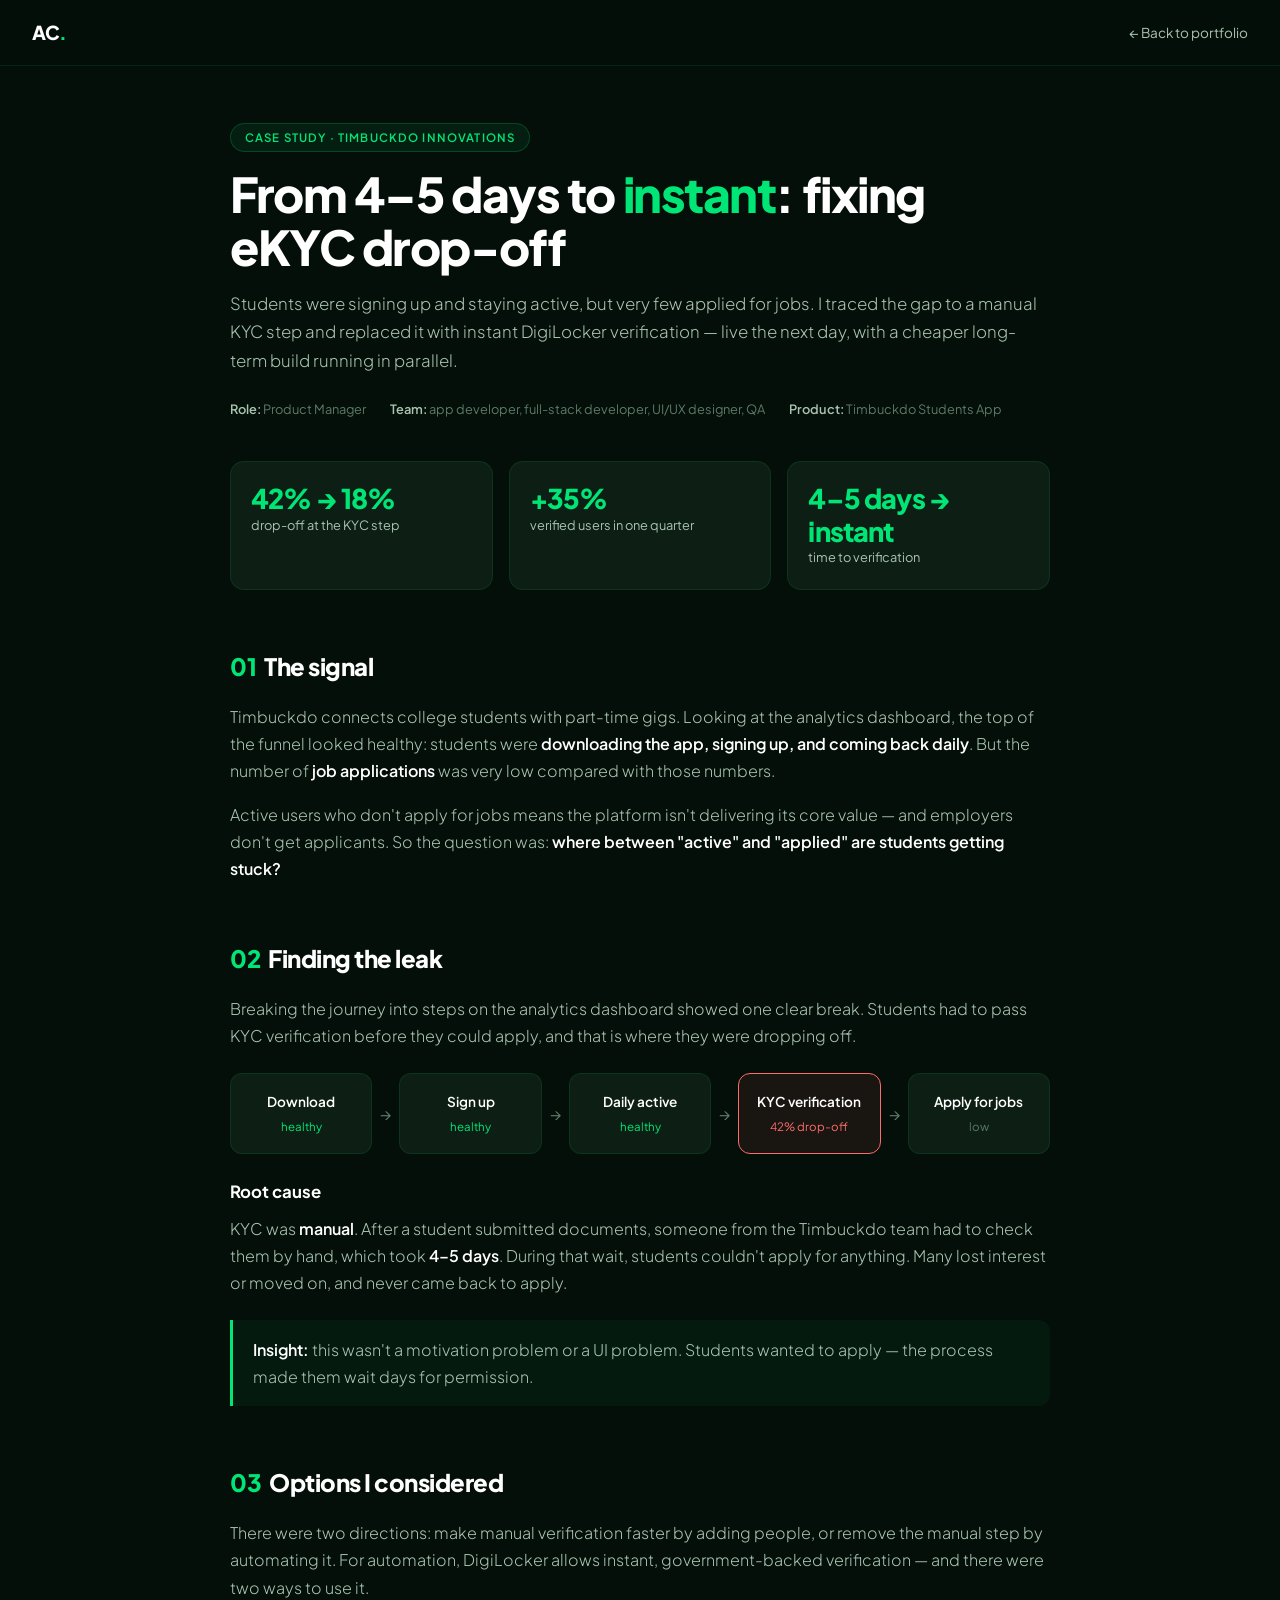
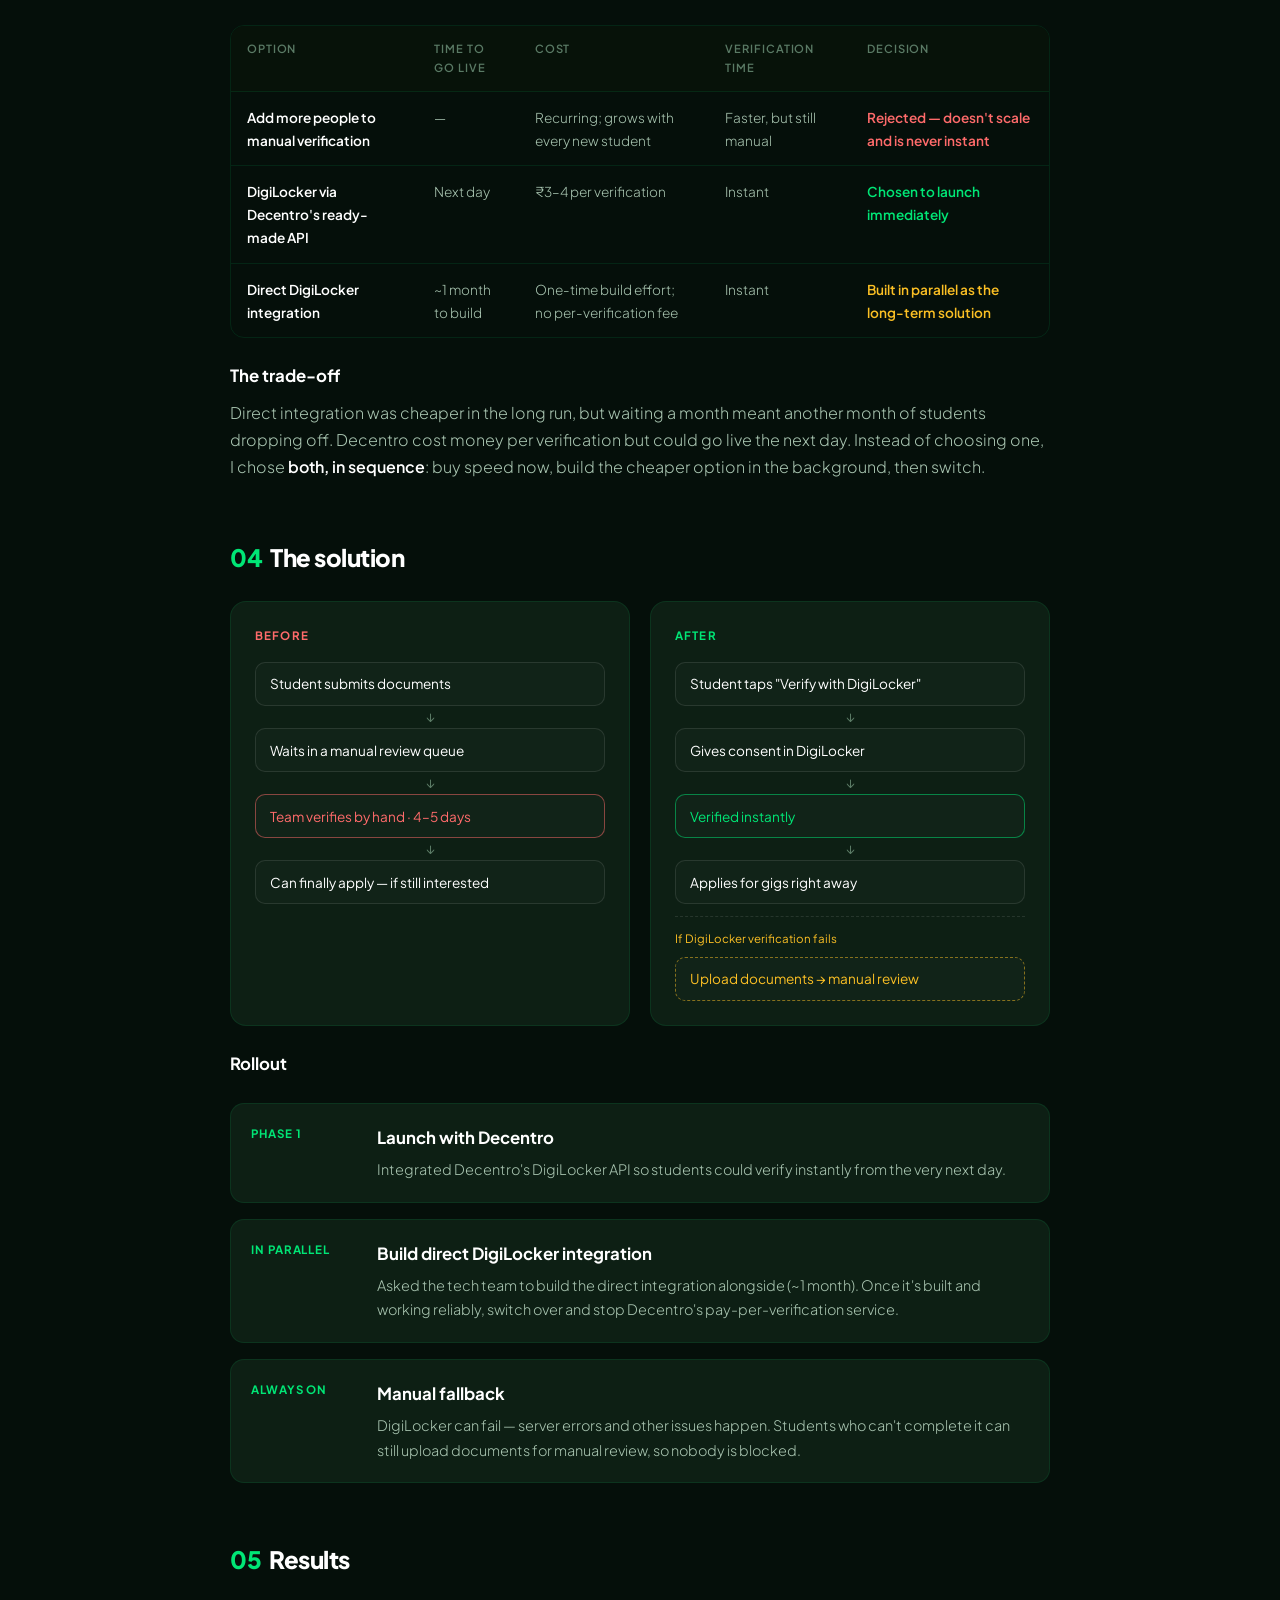
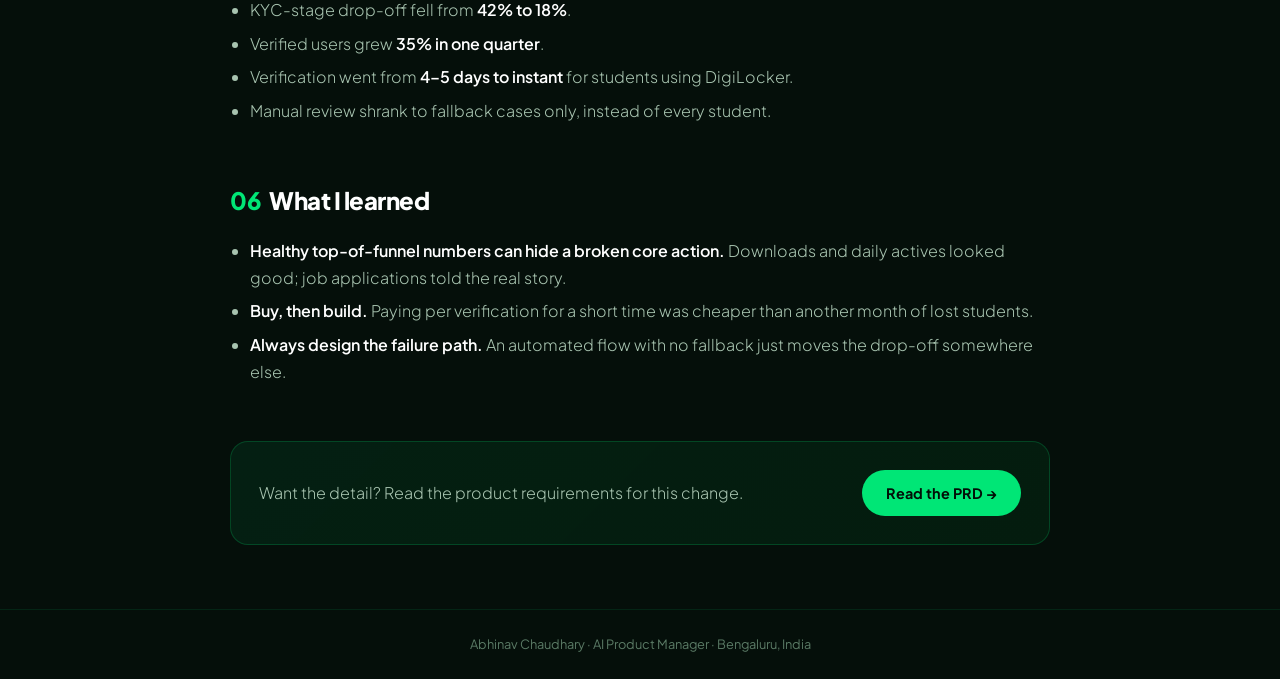
==== ekyc-case-study.html @ 69254b6c "Add eKYC case study and PRD pages Full write-up of the manual KYC → instant DigiLocker change, linke" ====
<!DOCTYPE html>
<html lang="en">
<head>
<meta charset="UTF-8"/>
<meta name="viewport" content="width=device-width, initial-scale=1.0"/>
<title>eKYC Case Study — Abhinav Chaudhary</title>
<meta name="description" content="How I cut eKYC drop-off from 42% to 18% at Timbuckdo by replacing 4–5 day manual verification with instant DigiLocker verification."/>
<link href="https://fonts.googleapis.com/css2?family=Plus+Jakarta+Sans:wght@300;400;500;600;700;800&display=swap" rel="stylesheet"/>
<link rel="stylesheet" href="case.css"/>
</head>
<body>

<nav>
  <a class="nav-logo" href="index.html">AC<span>.</span></a>
  <a class="nav-back" href="index.html#cases">← Back to portfolio</a>
</nav>

<main>
  <div class="badge">Case Study · Timbuckdo Innovations</div>
  <h1>From 4–5 days to <span>instant</span>: fixing eKYC drop-off</h1>
  <p class="lede">Students were signing up and staying active, but very few applied for jobs. I traced the gap to a manual KYC step and replaced it with instant DigiLocker verification — live the next day, with a cheaper long-term build running in parallel.</p>
  <div class="meta">
    <span><strong>Role:</strong> Product Manager</span>
    <span><strong>Team:</strong> app developer, full-stack developer, UI/UX designer, QA</span>
    <span><strong>Product:</strong> Timbuckdo Students App</span>
  </div>

  <div class="metrics">
    <div class="metric"><div class="metric-num">42% → 18%</div><div class="metric-lbl">drop-off at the KYC step</div></div>
    <div class="metric"><div class="metric-num">+35%</div><div class="metric-lbl">verified users in one quarter</div></div>
    <div class="metric"><div class="metric-num">4–5 days → instant</div><div class="metric-lbl">time to verification</div></div>
  </div>

  <!-- 1 -->
  <section>
    <h2><span class="num">01</span>The signal</h2>
    <p>Timbuckdo connects college students with part-time gigs. Looking at the analytics dashboard, the top of the funnel looked healthy: students were <strong>downloading the app, signing up, and coming back daily</strong>. But the number of <strong>job applications</strong> was very low compared with those numbers.</p>
    <p>Active users who don't apply for jobs means the platform isn't delivering its core value — and employers don't get applicants. So the question was: <strong>where between "active" and "applied" are students getting stuck?</strong></p>
  </section>

  <!-- 2 -->
  <section>
    <h2><span class="num">02</span>Finding the leak</h2>
    <p>Breaking the journey into steps on the analytics dashboard showed one clear break. Students had to pass KYC verification before they could apply, and that is where they were dropping off.</p>
    <div class="funnel" role="img" aria-label="Funnel: Download, Sign up and Daily active were healthy; KYC verification had a 42% drop-off; Apply for jobs was low">
      <div class="fstep ok">Download<small>healthy</small></div>
      <div class="farrow">→</div>
      <div class="fstep ok">Sign up<small>healthy</small></div>
      <div class="farrow">→</div>
      <div class="fstep ok">Daily active<small>healthy</small></div>
      <div class="farrow">→</div>
      <div class="fstep leak">KYC verification<small>42% drop-off</small></div>
      <div class="farrow">→</div>
      <div class="fstep">Apply for jobs<small>low</small></div>
    </div>
    <h3>Root cause</h3>
    <p>KYC was <strong>manual</strong>. After a student submitted documents, someone from the Timbuckdo team had to check them by hand, which took <strong>4–5 days</strong>. During that wait, students couldn't apply for anything. Many lost interest or moved on, and never came back to apply.</p>
    <div class="callout"><p><strong>Insight:</strong> this wasn't a motivation problem or a UI problem. Students wanted to apply — the process made them wait days for permission.</p></div>
  </section>

  <!-- 3 -->
  <section>
    <h2><span class="num">03</span>Options I considered</h2>
    <p>There were two directions: make manual verification faster by adding people, or remove the manual step by automating it. For automation, DigiLocker allows instant, government-backed verification — and there were two ways to use it.</p>
    <div class="table-wrap">
      <table>
        <thead>
          <tr><th>Option</th><th>Time to go live</th><th>Cost</th><th>Verification time</th><th>Decision</th></tr>
        </thead>
        <tbody>
          <tr>
            <td>Add more people to manual verification</td>
            <td>—</td>
            <td>Recurring; grows with every new student</td>
            <td>Faster, but still manual</td>
            <td class="verdict no">Rejected — doesn't scale and is never instant</td>
          </tr>
          <tr>
            <td>DigiLocker via Decentro's ready-made API</td>
            <td>Next day</td>
            <td>₹3–4 per verification</td>
            <td>Instant</td>
            <td class="verdict yes">Chosen to launch immediately</td>
          </tr>
          <tr>
            <td>Direct DigiLocker integration</td>
            <td>~1 month to build</td>
            <td>One-time build effort; no per-verification fee</td>
            <td>Instant</td>
            <td class="verdict later">Built in parallel as the long-term solution</td>
          </tr>
        </tbody>
      </table>
    </div>
    <h3>The trade-off</h3>
    <p>Direct integration was cheaper in the long run, but waiting a month meant another month of students dropping off. Decentro cost money per verification but could go live the next day. Instead of choosing one, I chose <strong>both, in sequence</strong>: buy speed now, build the cheaper option in the background, then switch.</p>
  </section>

  <!-- 4 -->
  <section>
    <h2><span class="num">04</span>The solution</h2>
    <div class="flows">
      <div class="flow before">
        <div class="flow-title">Before</div>
        <div class="fnode">Student submits documents</div>
        <div class="fdown">↓</div>
        <div class="fnode">Waits in a manual review queue</div>
        <div class="fdown">↓</div>
        <div class="fnode bad">Team verifies by hand · 4–5 days</div>
        <div class="fdown">↓</div>
        <div class="fnode">Can finally apply — if still interested</div>
      </div>
      <div class="flow after">
        <div class="flow-title">After</div>
        <div class="fnode">Student taps "Verify with DigiLocker"</div>
        <div class="fdown">↓</div>
        <div class="fnode">Gives consent in DigiLocker</div>
        <div class="fdown">↓</div>
        <div class="fnode good">Verified instantly</div>
        <div class="fdown">↓</div>
        <div class="fnode">Applies for gigs right away</div>
        <div class="fbranch">
          <div class="fbranch-lbl">If DigiLocker verification fails</div>
          <div class="fnode alt">Upload documents → manual review</div>
        </div>
      </div>
    </div>
    <h3>Rollout</h3>
    <div class="phases">
      <div class="phase">
        <div class="phase-tag">Phase 1</div>
        <div><h3>Launch with Decentro</h3><p>Integrated Decentro's DigiLocker API so students could verify instantly from the very next day.</p></div>
      </div>
      <div class="phase">
        <div class="phase-tag">In parallel</div>
        <div><h3>Build direct DigiLocker integration</h3><p>Asked the tech team to build the direct integration alongside (~1 month). Once it's built and working reliably, switch over and stop Decentro's pay-per-verification service.</p></div>
      </div>
      <div class="phase">
        <div class="phase-tag">Always on</div>
        <div><h3>Manual fallback</h3><p>DigiLocker can fail — server errors and other issues happen. Students who can't complete it can still upload documents for manual review, so nobody is blocked.</p></div>
      </div>
    </div>
  </section>

  <!-- 5 -->
  <section>
    <h2><span class="num">05</span>Results</h2>
    <ul>
      <li>KYC-stage drop-off fell from <strong>42% to 18%</strong>.</li>
      <li>Verified users grew <strong>35% in one quarter</strong>.</li>
      <li>Verification went from <strong>4–5 days to instant</strong> for students using DigiLocker.</li>
      <li>Manual review shrank to fallback cases only, instead of every student.</li>
    </ul>
  </section>

  <!-- 6 -->
  <section>
    <h2><span class="num">06</span>What I learned</h2>
    <ul>
      <li><strong>Healthy top-of-funnel numbers can hide a broken core action.</strong> Downloads and daily actives looked good; job applications told the real story.</li>
      <li><strong>Buy, then build.</strong> Paying per verification for a short time was cheaper than another month of lost students.</li>
      <li><strong>Always design the failure path.</strong> An automated flow with no fallback just moves the drop-off somewhere else.</li>
    </ul>
  </section>

  <div class="cta no-print">
    <p>Want the detail? Read the product requirements for this change.</p>
    <a class="btn" href="ekyc-prd.html">Read the PRD →</a>
  </div>
</main>

<footer>Abhinav Chaudhary · AI Product Manager · Bengaluru, India</footer>

</body>
</html>
---- case.css ----
*,*::before,*::after{box-sizing:border-box;margin:0;padding:0}
:root{
  --bg:#050f0a;
  --bg2:#071209;
  --card:#0d1f14;
  --green:#00e676;
  --green-dim:#1a3d28;
  --red:#ff6b6b;
  --amber:#fbbf24;
  --text:#ffffff;
  --text2:#a8c4b0;
  --text3:#5a7a65;
  --border:rgba(0,230,118,0.1);
  --font:'Plus Jakarta Sans',sans-serif;
}
html{scroll-behavior:smooth}
body{background:var(--bg);color:var(--text);font-family:var(--font);line-height:1.7;overflow-x:hidden}

/* ── NAV ── */
nav{
  position:sticky;top:0;z-index:100;
  display:flex;align-items:center;justify-content:space-between;
  padding:1rem 2rem;background:rgba(5,15,10,0.85);
  backdrop-filter:blur(20px);border-bottom:1px solid var(--border);
}
.nav-logo{font-size:1.2rem;font-weight:800;color:var(--text);text-decoration:none;letter-spacing:-0.02em}
.nav-logo span{color:var(--green)}
.nav-back{font-size:.85rem;color:var(--text2);text-decoration:none}
.nav-back:hover{color:var(--green)}

/* ── LAYOUT ── */
main{max-width:860px;margin:0 auto;padding:3.5rem 1.25rem 4rem}
.badge{
  display:inline-block;background:rgba(0,230,118,0.08);border:1px solid rgba(0,230,118,0.2);
  border-radius:100px;padding:4px 14px;font-size:.72rem;letter-spacing:.1em;
  text-transform:uppercase;color:var(--green);font-weight:600;margin-bottom:1rem;
}
h1{font-size:clamp(2rem,5vw,3rem);font-weight:800;letter-spacing:-.03em;line-height:1.1;margin-bottom:1rem}
h1 span{color:var(--green)}
.lede{font-size:1.05rem;color:var(--text2);font-weight:300;margin-bottom:1.5rem}
.meta{display:flex;flex-wrap:wrap;gap:.5rem 1.5rem;font-size:.8rem;color:var(--text3);margin-bottom:2.5rem}
.meta strong{color:var(--text2);font-weight:600}

section{margin-top:3.5rem}
h2{font-size:1.5rem;font-weight:800;letter-spacing:-.02em;margin-bottom:1rem}
h2 .num{color:var(--green);margin-right:.5rem}
h3{font-size:1.05rem;font-weight:700;margin:1.5rem 0 .5rem}
p{color:var(--text2);font-weight:300;margin-bottom:1rem}
p strong,li strong{color:var(--text);font-weight:600}
ul,ol{color:var(--text2);font-weight:300;margin:0 0 1rem 1.25rem}
li{margin-bottom:.4rem}

/* ── METRICS ── */
.metrics{display:grid;grid-template-columns:repeat(3,1fr);gap:1rem}
.metric{background:var(--card);border:1px solid var(--border);border-radius:14px;padding:1.25rem}
.metric-num{font-size:1.7rem;font-weight:800;letter-spacing:-.03em;color:var(--green);line-height:1.2}
.metric-lbl{font-size:.8rem;color:var(--text2)}

/* ── FUNNEL ── */
.funnel{display:flex;align-items:stretch;gap:.5rem;margin:1.5rem 0}
.fstep{
  flex:1;background:var(--card);border:1px solid var(--border);border-radius:12px;
  padding:1rem .75rem;text-align:center;font-size:.85rem;font-weight:600;
  display:flex;flex-direction:column;justify-content:center;gap:.25rem;
}
.fstep small{font-size:.72rem;font-weight:400;color:var(--text3)}
.fstep.ok small{color:var(--green)}
.fstep.leak{border-color:var(--red);background:rgba(255,107,107,0.08)}
.fstep.leak small{color:var(--red)}
.farrow{align-self:center;color:var(--text3)}

/* ── FLOWS ── */
.flows{display:grid;grid-template-columns:1fr 1fr;gap:1.25rem;margin:1.5rem 0}
.flow{background:var(--card);border:1px solid var(--border);border-radius:16px;padding:1.5rem}
.flow-title{font-size:.72rem;letter-spacing:.1em;text-transform:uppercase;font-weight:700;margin-bottom:1rem}
.flow.before .flow-title{color:var(--red)}
.flow.after .flow-title{color:var(--green)}
.fnode{
  border:1px solid rgba(255,255,255,0.1);border-radius:10px;padding:.6rem .85rem;
  font-size:.85rem;color:var(--text);background:rgba(255,255,255,0.02);
}
.fnode.bad{border-color:rgba(255,107,107,0.5);color:var(--red)}
.fnode.good{border-color:rgba(0,230,118,0.5);color:var(--green)}
.fnode.alt{border-style:dashed;border-color:rgba(251,191,36,0.5);color:var(--amber)}
.fdown{text-align:center;color:var(--text3);font-size:.85rem;line-height:1.6}
.fbranch{margin-top:.75rem;padding-top:.75rem;border-top:1px dashed rgba(255,255,255,0.1)}
.fbranch-lbl{font-size:.72rem;color:var(--amber);margin-bottom:.5rem}

/* ── TABLE ── */
.table-wrap{overflow-x:auto;margin:1.5rem 0;border:1px solid var(--border);border-radius:14px}
table{width:100%;border-collapse:collapse;font-size:.85rem;min-width:600px}
th,td{padding:.85rem 1rem;text-align:left;vertical-align:top;border-bottom:1px solid var(--border)}
th{font-size:.7rem;letter-spacing:.08em;text-transform:uppercase;color:var(--text3);font-weight:600;background:var(--bg2)}
td{color:var(--text2);font-weight:300}
td:first-child{color:var(--text);font-weight:600}
tr:last-child td{border-bottom:none}
.verdict{font-weight:600}
.verdict.yes{color:var(--green)}
.verdict.later{color:var(--amber)}
.verdict.no{color:var(--red)}

/* ── TIMELINE ── */
.phases{display:flex;flex-direction:column;gap:1rem;margin:1.5rem 0}
.phase{display:grid;grid-template-columns:110px 1fr;gap:1rem;background:var(--card);border:1px solid var(--border);border-radius:14px;padding:1.25rem}
.phase-tag{font-size:.72rem;letter-spacing:.08em;text-transform:uppercase;color:var(--green);font-weight:700}
.phase h3{margin:0 0 .3rem}
.phase p{margin:0;font-size:.9rem}

/* ── CALLOUT / CTA ── */
.callout{
  border-left:3px solid var(--green);background:rgba(0,230,118,0.05);
  border-radius:0 12px 12px 0;padding:1rem 1.25rem;margin:1.5rem 0;
}
.callout p{margin:0}
.cta{
  display:flex;flex-wrap:wrap;align-items:center;justify-content:space-between;gap:1rem;
  background:linear-gradient(135deg,rgba(0,230,118,0.08),rgba(0,80,30,0.2));
  border:1px solid rgba(0,230,118,0.2);border-radius:18px;padding:1.75rem;margin-top:3.5rem;
}
.cta p{margin:0}
.btn{
  background:var(--green);color:#020f07;padding:.65rem 1.5rem;border-radius:100px;
  font-weight:700;font-size:.9rem;text-decoration:none;white-space:nowrap;
}
.btn:hover{background:#fff}

footer{border-top:1px solid var(--border);padding:1.5rem 2rem;text-align:center;font-size:.8rem;color:var(--text3)}

/* ── RESPONSIVE ── */
@media(max-width:700px){
  nav{padding:1rem 1.25rem}
  .metrics{grid-template-columns:1fr}
  .funnel{flex-direction:column}
  .farrow{transform:rotate(90deg)}
  .flows{grid-template-columns:1fr}
  .phase{grid-template-columns:1fr;gap:.4rem}
}

/* ── PRINT (PRD) ── */
@media print{
  :root{--bg:#fff;--bg2:#f3f5f4;--card:#fff;--text:#111;--text2:#333;--text3:#666;--border:#ddd;--green:#0a7a3f}
  nav,.no-print{display:none}
  main{padding:0}
  section{break-inside:avoid}
}
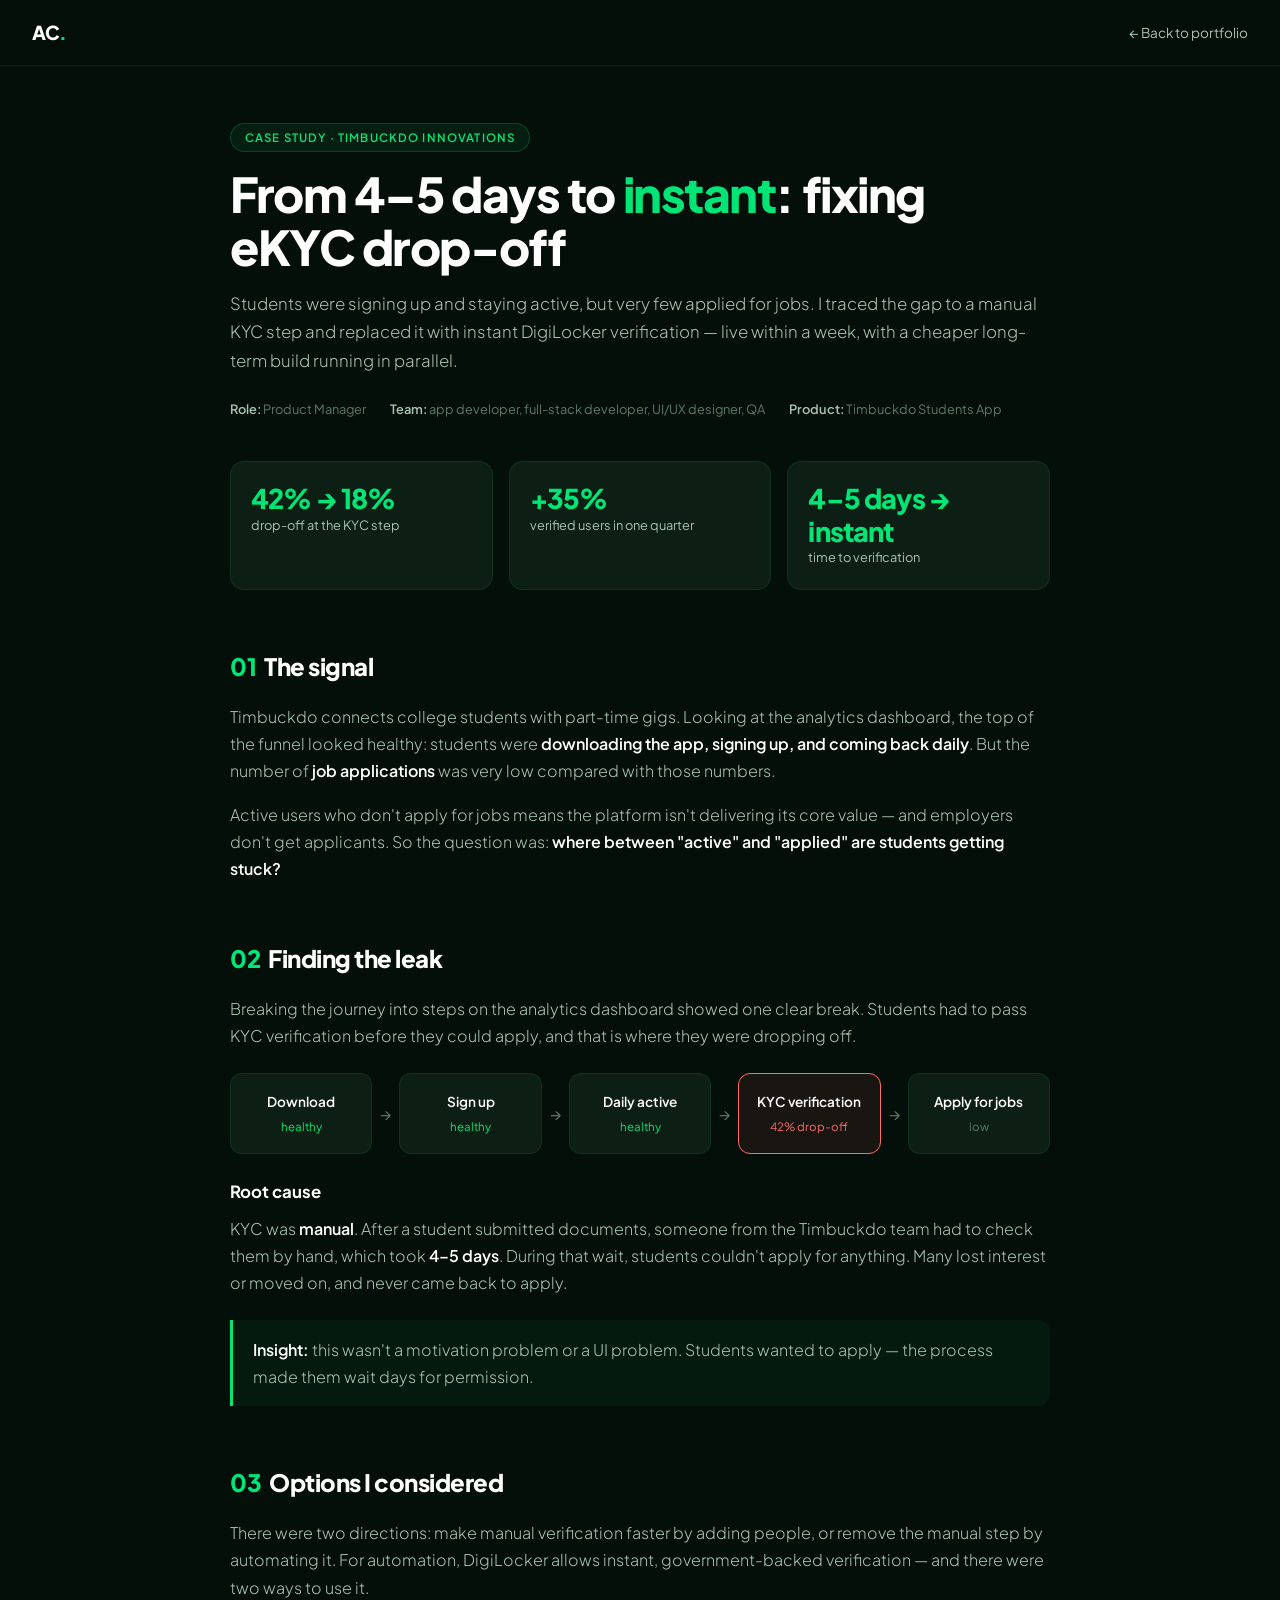
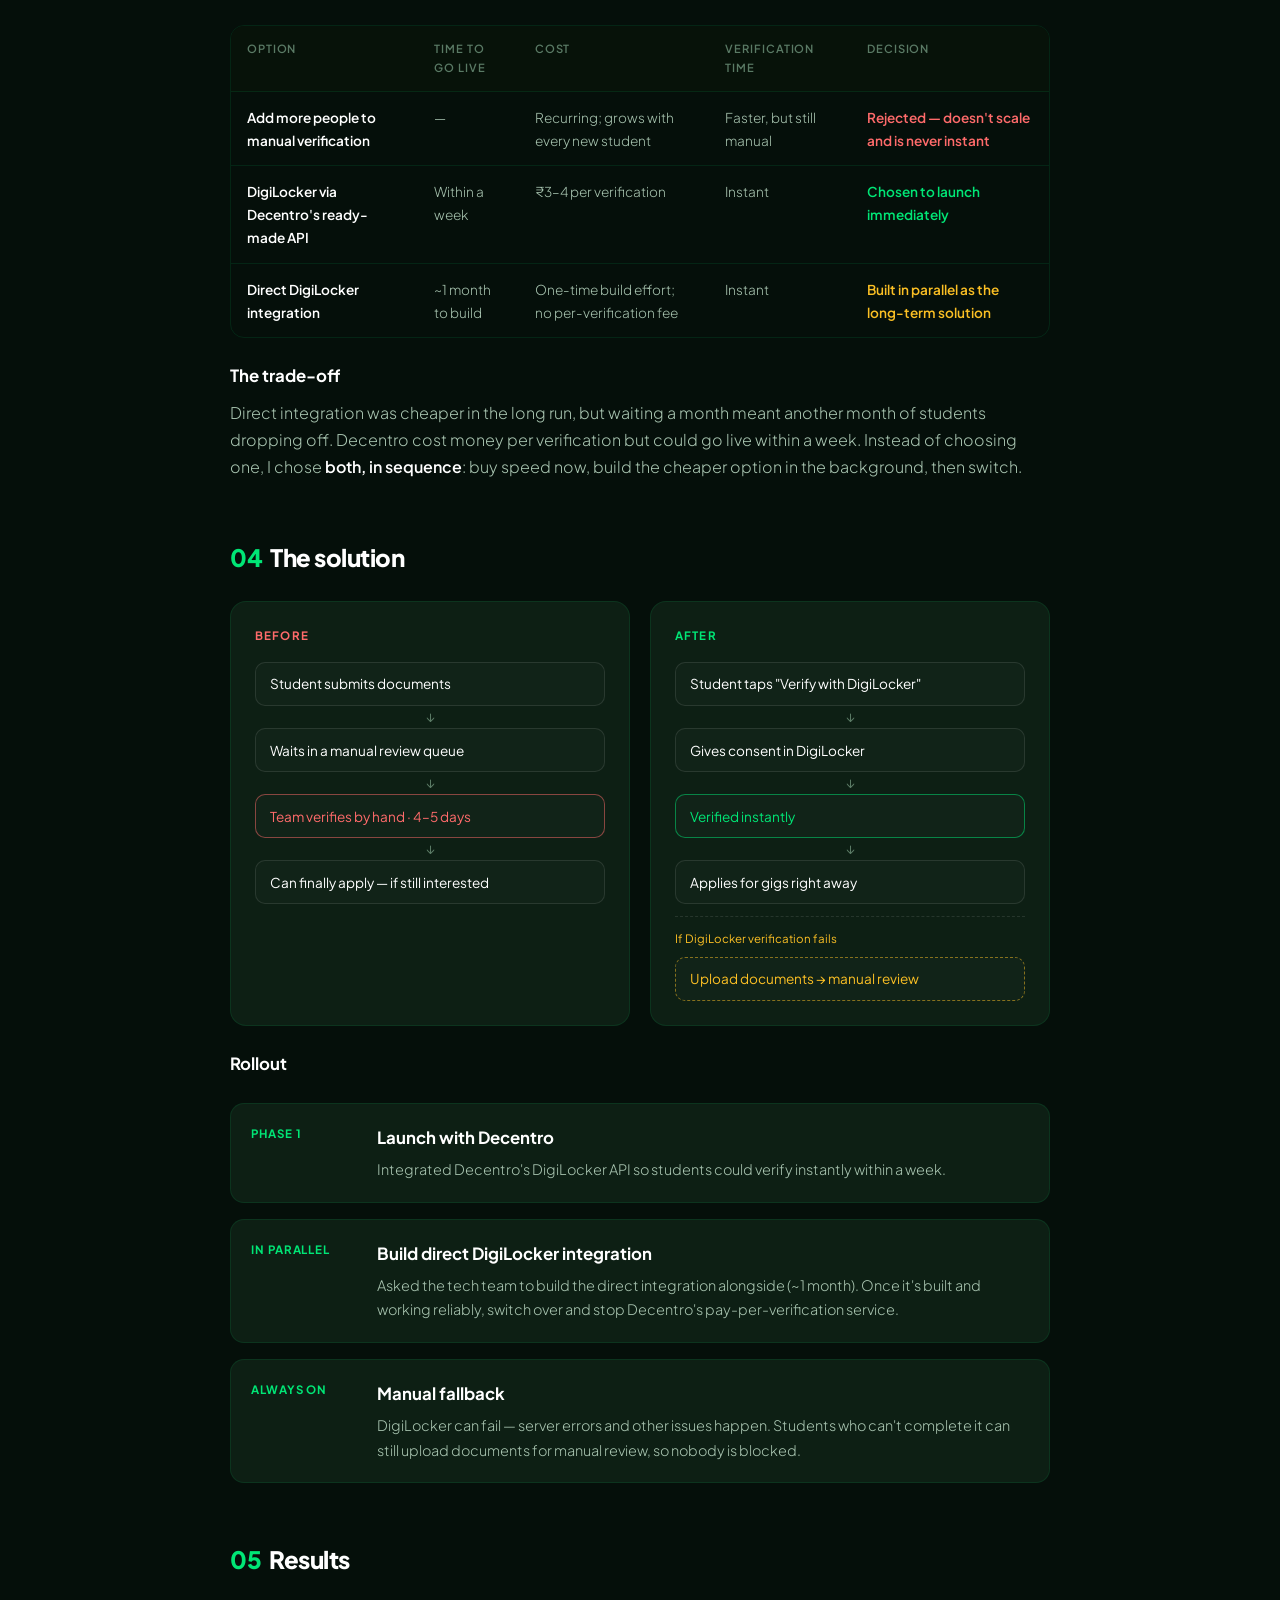
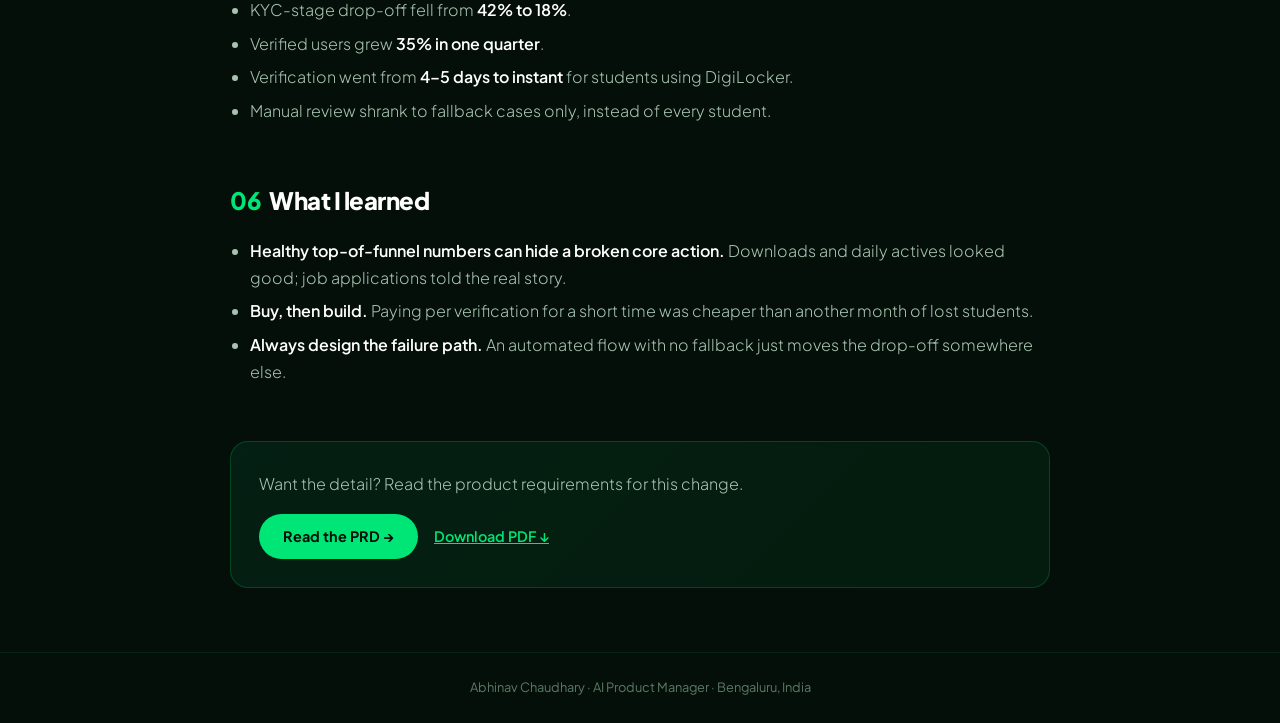
==== commit a6acf22b: "Change Decentro launch to within a week; add PRD PDF Co-Authored-By: Claude Opus 5.5 <noreply@anthro" ====
--- a/ekyc-case-study.html
+++ b/ekyc-case-study.html
@@ -18,7 +18,7 @@
 <main>
   <div class="badge">Case Study · Timbuckdo Innovations</div>
   <h1>From 4–5 days to <span>instant</span>: fixing eKYC drop-off</h1>
-  <p class="lede">Students were signing up and staying active, but very few applied for jobs. I traced the gap to a manual KYC step and replaced it with instant DigiLocker verification — live the next day, with a cheaper long-term build running in parallel.</p>
+  <p class="lede">Students were signing up and staying active, but very few applied for jobs. I traced the gap to a manual KYC step and replaced it with instant DigiLocker verification — live within a week, with a cheaper long-term build running in parallel.</p>
   <div class="meta">
     <span><strong>Role:</strong> Product Manager</span>
     <span><strong>Team:</strong> app developer, full-stack developer, UI/UX designer, QA</span>
@@ -77,7 +77,7 @@
           </tr>
           <tr>
             <td>DigiLocker via Decentro's ready-made API</td>
-            <td>Next day</td>
+            <td>Within a week</td>
             <td>₹3–4 per verification</td>
             <td>Instant</td>
             <td class="verdict yes">Chosen to launch immediately</td>
@@ -93,7 +93,7 @@
       </table>
     </div>
     <h3>The trade-off</h3>
-    <p>Direct integration was cheaper in the long run, but waiting a month meant another month of students dropping off. Decentro cost money per verification but could go live the next day. Instead of choosing one, I chose <strong>both, in sequence</strong>: buy speed now, build the cheaper option in the background, then switch.</p>
+    <p>Direct integration was cheaper in the long run, but waiting a month meant another month of students dropping off. Decentro cost money per verification but could go live within a week. Instead of choosing one, I chose <strong>both, in sequence</strong>: buy speed now, build the cheaper option in the background, then switch.</p>
   </section>
 
   <!-- 4 -->
@@ -129,7 +129,7 @@
     <div class="phases">
       <div class="phase">
         <div class="phase-tag">Phase 1</div>
-        <div><h3>Launch with Decentro</h3><p>Integrated Decentro's DigiLocker API so students could verify instantly from the very next day.</p></div>
+        <div><h3>Launch with Decentro</h3><p>Integrated Decentro's DigiLocker API so students could verify instantly within a week.</p></div>
       </div>
       <div class="phase">
         <div class="phase-tag">In parallel</div>
@@ -165,7 +165,7 @@
 
   <div class="cta no-print">
     <p>Want the detail? Read the product requirements for this change.</p>
-    <a class="btn" href="ekyc-prd.html">Read the PRD →</a>
+    <div style="display:flex;gap:1rem;flex-wrap:wrap;align-items:center"><a class="btn" href="ekyc-prd.html">Read the PRD →</a><a href="Abhinav-Chaudhary-eKYC-PRD.pdf" download style="color:var(--green);font-weight:600;font-size:.9rem">Download PDF ↓</a></div>
   </div>
 </main>
 
--- a/case.css
+++ b/case.css
@@ -137,9 +137,17 @@
 }
 
 /* ── PRINT (PRD) ── */
+@page{size:A4;margin:16mm 14mm}
 @media print{
   :root{--bg:#fff;--bg2:#f3f5f4;--card:#fff;--text:#111;--text2:#333;--text3:#666;--border:#ddd;--green:#0a7a3f}
+  html{-webkit-print-color-adjust:exact;print-color-adjust:exact}
+  body{font-size:12px}
   nav,.no-print{display:none}
-  main{padding:0}
-  section{break-inside:avoid}
+  main{padding:0;max-width:none}
+  section{margin-top:1.75rem}
+  h1{font-size:2rem}
+  .table-wrap{border:none;border-radius:0;overflow:visible}
+  table{min-width:0;border:1px solid var(--border)}
+  tr,.callout{break-inside:avoid}
+  h2,h3{break-after:avoid}
 }
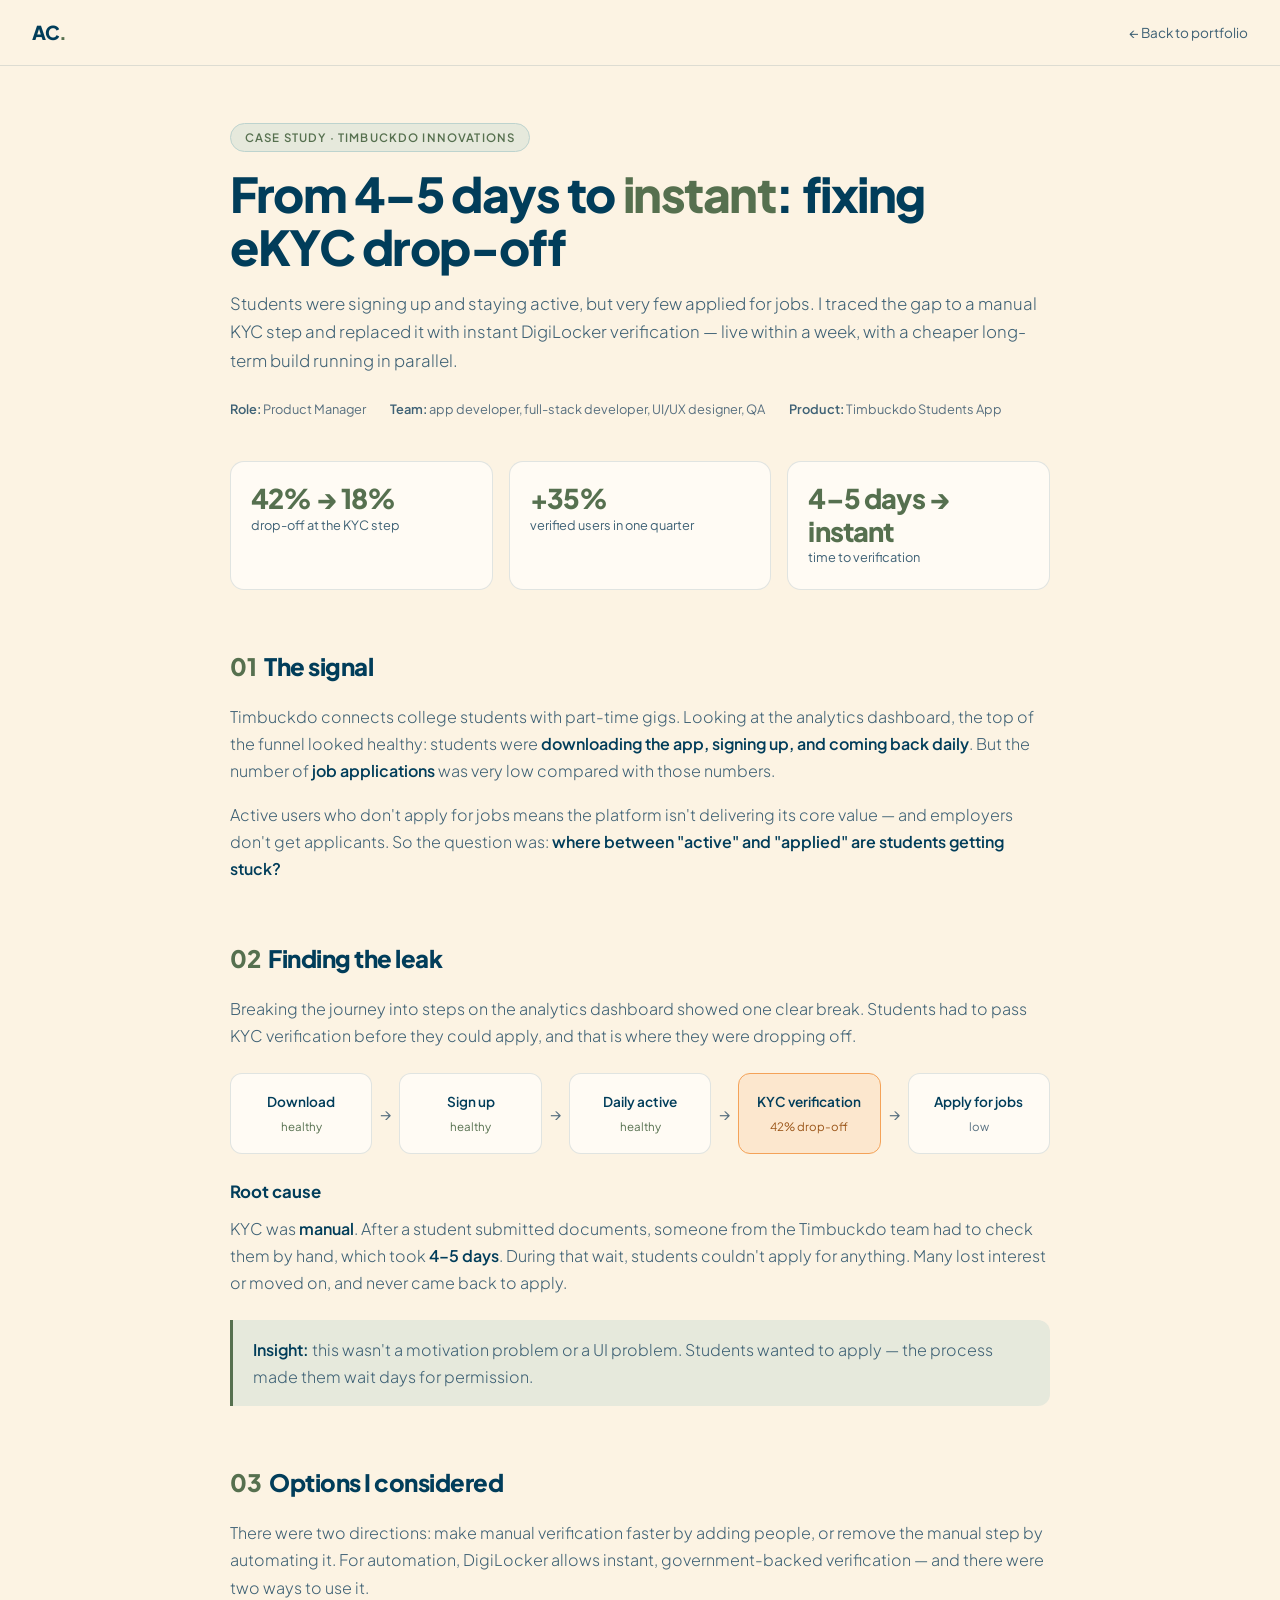
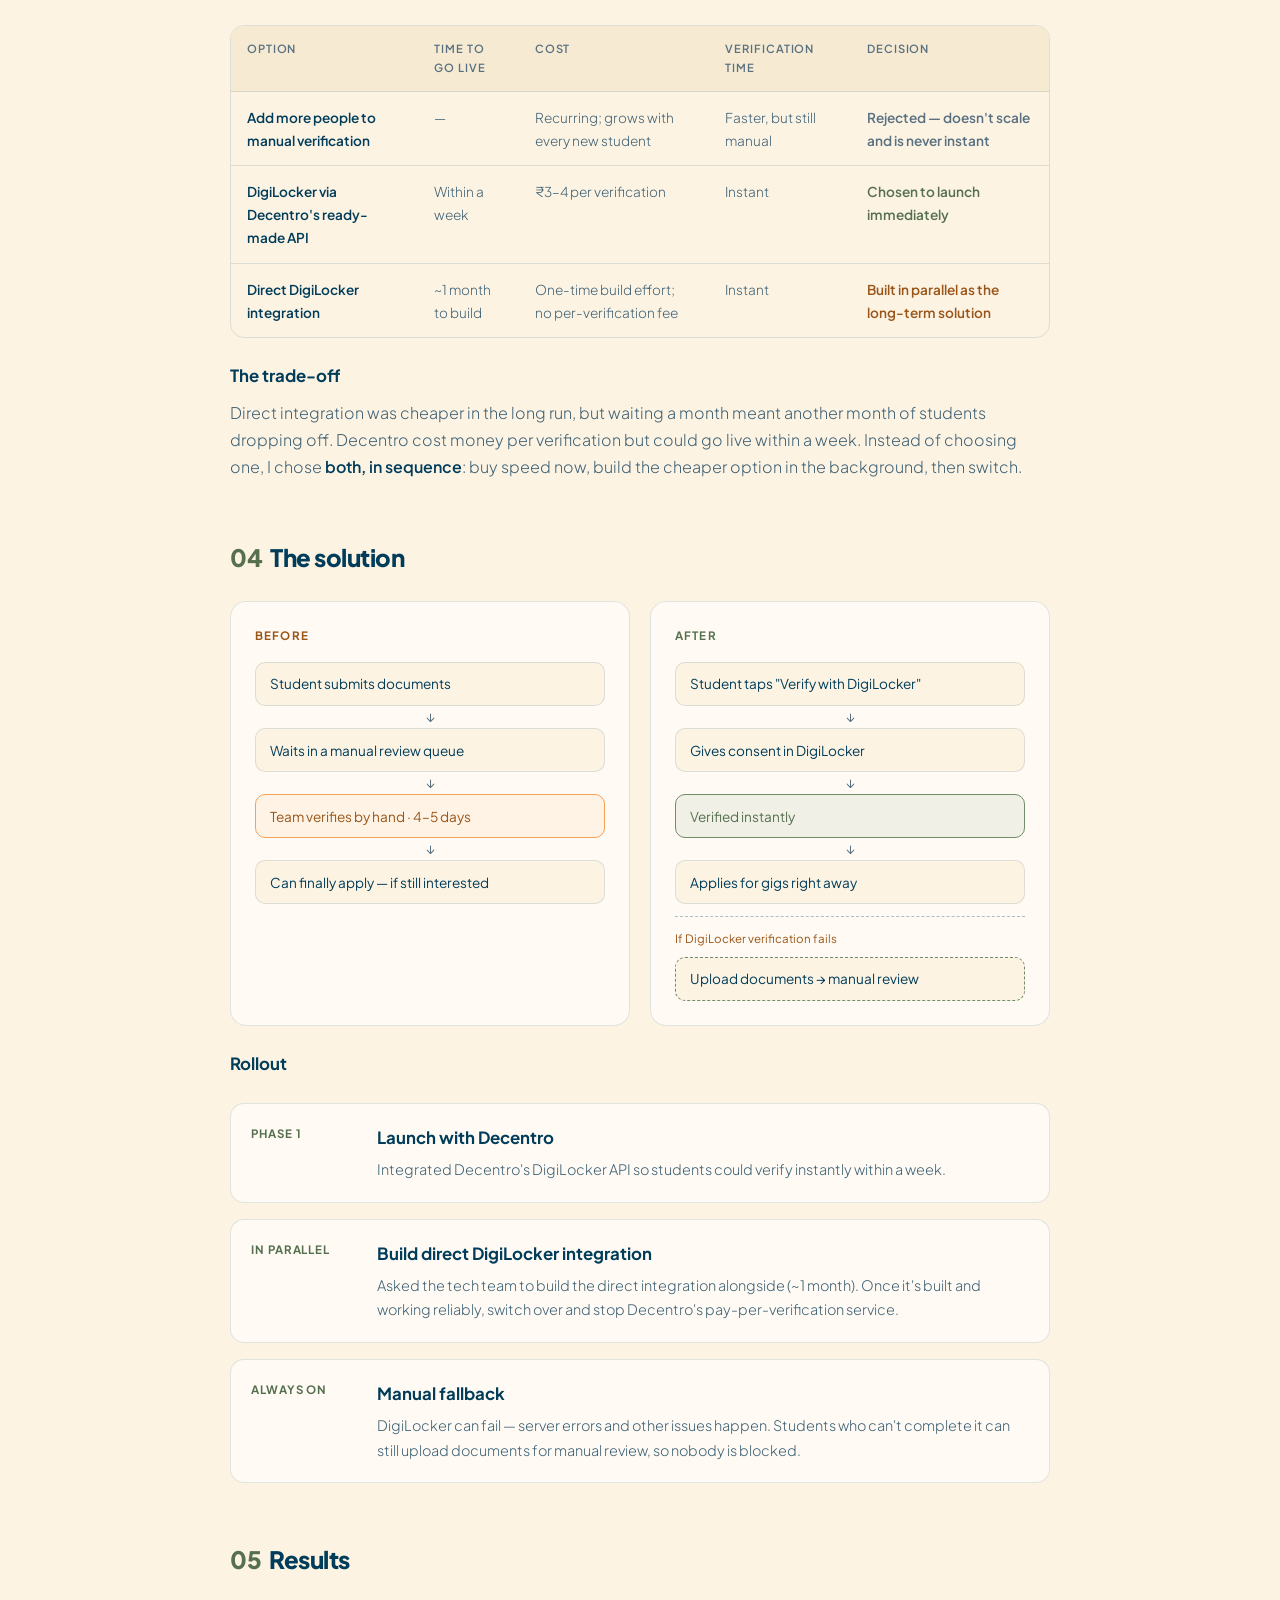
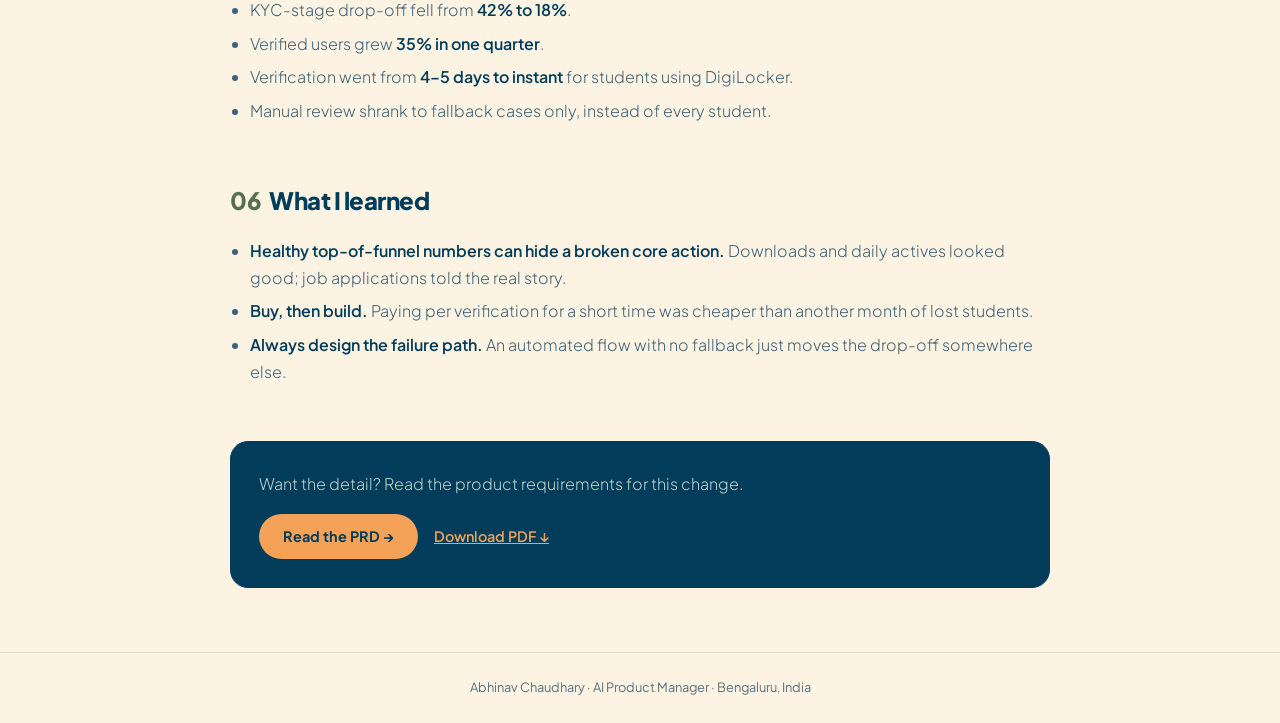
==== commit bf7547ba: "Apply Midnight / Lionsmane / Celeste / Herb / Marigold palette Switch the whole portfolio, case stud" ====
--- a/ekyc-case-study.html
+++ b/ekyc-case-study.html
@@ -165,7 +165,7 @@
 
   <div class="cta no-print">
     <p>Want the detail? Read the product requirements for this change.</p>
-    <div style="display:flex;gap:1rem;flex-wrap:wrap;align-items:center"><a class="btn" href="ekyc-prd.html">Read the PRD →</a><a href="Abhinav-Chaudhary-eKYC-PRD.pdf" download style="color:var(--green);font-weight:600;font-size:.9rem">Download PDF ↓</a></div>
+    <div style="display:flex;gap:1rem;flex-wrap:wrap;align-items:center"><a class="btn" href="ekyc-prd.html">Read the PRD →</a><a href="Abhinav-Chaudhary-eKYC-PRD.pdf" download style="color:var(--marigold);font-weight:600;font-size:.9rem">Download PDF ↓</a></div>
   </div>
 </main>
 
--- a/case.css
+++ b/case.css
@@ -1,16 +1,20 @@
 *,*::before,*::after{box-sizing:border-box;margin:0;padding:0}
 :root{
-  --bg:#050f0a;
-  --bg2:#071209;
-  --card:#0d1f14;
-  --green:#00e676;
-  --green-dim:#1a3d28;
-  --red:#ff6b6b;
-  --amber:#fbbf24;
-  --text:#ffffff;
-  --text2:#a8c4b0;
-  --text3:#5a7a65;
-  --border:rgba(0,230,118,0.1);
+  --bg:#FCF3E3;
+  --bg2:#F6EAD3;
+  --card:#FFFBF4;
+  --ink:#013D5A;
+  --marigold:#F4A258;
+  --celeste:#BDD3CE;
+  --celeste-tint:rgba(189,211,206,0.35);
+  --herb:#708C69;
+  --accent:#56704F;
+  --warn-ink:#9A5518;
+  --text:#013D5A;
+  --text2:#3E6175;
+  --text3:#587080;
+  --border:rgba(1,61,90,0.12);
+  --border-hover:rgba(1,61,90,0.32);
   --font:'Plus Jakarta Sans',sans-serif;
 }
 html{scroll-behavior:smooth}
@@ -20,30 +24,30 @@
 nav{
   position:sticky;top:0;z-index:100;
   display:flex;align-items:center;justify-content:space-between;
-  padding:1rem 2rem;background:rgba(5,15,10,0.85);
+  padding:1rem 2rem;background:rgba(252,243,227,0.88);
   backdrop-filter:blur(20px);border-bottom:1px solid var(--border);
 }
 .nav-logo{font-size:1.2rem;font-weight:800;color:var(--text);text-decoration:none;letter-spacing:-0.02em}
-.nav-logo span{color:var(--green)}
+.nav-logo span{color:var(--accent)}
 .nav-back{font-size:.85rem;color:var(--text2);text-decoration:none}
-.nav-back:hover{color:var(--green)}
+.nav-back:hover{color:var(--accent)}
 
 /* ── LAYOUT ── */
 main{max-width:860px;margin:0 auto;padding:3.5rem 1.25rem 4rem}
 .badge{
-  display:inline-block;background:rgba(0,230,118,0.08);border:1px solid rgba(0,230,118,0.2);
+  display:inline-block;background:var(--celeste-tint);border:1px solid var(--celeste);
   border-radius:100px;padding:4px 14px;font-size:.72rem;letter-spacing:.1em;
-  text-transform:uppercase;color:var(--green);font-weight:600;margin-bottom:1rem;
+  text-transform:uppercase;color:var(--accent);font-weight:600;margin-bottom:1rem;
 }
 h1{font-size:clamp(2rem,5vw,3rem);font-weight:800;letter-spacing:-.03em;line-height:1.1;margin-bottom:1rem}
-h1 span{color:var(--green)}
+h1 span{color:var(--accent)}
 .lede{font-size:1.05rem;color:var(--text2);font-weight:300;margin-bottom:1.5rem}
 .meta{display:flex;flex-wrap:wrap;gap:.5rem 1.5rem;font-size:.8rem;color:var(--text3);margin-bottom:2.5rem}
 .meta strong{color:var(--text2);font-weight:600}
 
 section{margin-top:3.5rem}
 h2{font-size:1.5rem;font-weight:800;letter-spacing:-.02em;margin-bottom:1rem}
-h2 .num{color:var(--green);margin-right:.5rem}
+h2 .num{color:var(--accent);margin-right:.5rem}
 h3{font-size:1.05rem;font-weight:700;margin:1.5rem 0 .5rem}
 p{color:var(--text2);font-weight:300;margin-bottom:1rem}
 p strong,li strong{color:var(--text);font-weight:600}
@@ -53,7 +57,7 @@
 /* ── METRICS ── */
 .metrics{display:grid;grid-template-columns:repeat(3,1fr);gap:1rem}
 .metric{background:var(--card);border:1px solid var(--border);border-radius:14px;padding:1.25rem}
-.metric-num{font-size:1.7rem;font-weight:800;letter-spacing:-.03em;color:var(--green);line-height:1.2}
+.metric-num{font-size:1.7rem;font-weight:800;letter-spacing:-.03em;color:var(--accent);line-height:1.2}
 .metric-lbl{font-size:.8rem;color:var(--text2)}
 
 /* ── FUNNEL ── */
@@ -64,27 +68,27 @@
   display:flex;flex-direction:column;justify-content:center;gap:.25rem;
 }
 .fstep small{font-size:.72rem;font-weight:400;color:var(--text3)}
-.fstep.ok small{color:var(--green)}
-.fstep.leak{border-color:var(--red);background:rgba(255,107,107,0.08)}
-.fstep.leak small{color:var(--red)}
+.fstep.ok small{color:var(--accent)}
+.fstep.leak{border-color:var(--marigold);background:rgba(244,162,88,0.15)}
+.fstep.leak small{color:var(--warn-ink)}
 .farrow{align-self:center;color:var(--text3)}
 
 /* ── FLOWS ── */
 .flows{display:grid;grid-template-columns:1fr 1fr;gap:1.25rem;margin:1.5rem 0}
 .flow{background:var(--card);border:1px solid var(--border);border-radius:16px;padding:1.5rem}
 .flow-title{font-size:.72rem;letter-spacing:.1em;text-transform:uppercase;font-weight:700;margin-bottom:1rem}
-.flow.before .flow-title{color:var(--red)}
-.flow.after .flow-title{color:var(--green)}
+.flow.before .flow-title{color:var(--warn-ink)}
+.flow.after .flow-title{color:var(--accent)}
 .fnode{
-  border:1px solid rgba(255,255,255,0.1);border-radius:10px;padding:.6rem .85rem;
-  font-size:.85rem;color:var(--text);background:rgba(255,255,255,0.02);
+  border:1px solid var(--border);border-radius:10px;padding:.6rem .85rem;
+  font-size:.85rem;color:var(--text);background:var(--bg);
 }
-.fnode.bad{border-color:rgba(255,107,107,0.5);color:var(--red)}
-.fnode.good{border-color:rgba(0,230,118,0.5);color:var(--green)}
-.fnode.alt{border-style:dashed;border-color:rgba(251,191,36,0.5);color:var(--amber)}
+.fnode.bad{border-color:var(--marigold);color:var(--warn-ink);background:rgba(244,162,88,0.1)}
+.fnode.good{border-color:var(--herb);color:var(--accent);background:rgba(112,140,105,0.1)}
+.fnode.alt{border-style:dashed;border-color:var(--herb);color:var(--ink)}
 .fdown{text-align:center;color:var(--text3);font-size:.85rem;line-height:1.6}
-.fbranch{margin-top:.75rem;padding-top:.75rem;border-top:1px dashed rgba(255,255,255,0.1)}
-.fbranch-lbl{font-size:.72rem;color:var(--amber);margin-bottom:.5rem}
+.fbranch{margin-top:.75rem;padding-top:.75rem;border-top:1px dashed var(--border-hover)}
+.fbranch-lbl{font-size:.72rem;color:var(--warn-ink);margin-bottom:.5rem}
 
 /* ── TABLE ── */
 .table-wrap{overflow-x:auto;margin:1.5rem 0;border:1px solid var(--border);border-radius:14px}
@@ -95,34 +99,34 @@
 td:first-child{color:var(--text);font-weight:600}
 tr:last-child td{border-bottom:none}
 .verdict{font-weight:600}
-.verdict.yes{color:var(--green)}
-.verdict.later{color:var(--amber)}
-.verdict.no{color:var(--red)}
+.verdict.yes{color:var(--accent)}
+.verdict.later{color:var(--warn-ink)}
+.verdict.no{color:var(--text3)}
 
 /* ── TIMELINE ── */
 .phases{display:flex;flex-direction:column;gap:1rem;margin:1.5rem 0}
 .phase{display:grid;grid-template-columns:110px 1fr;gap:1rem;background:var(--card);border:1px solid var(--border);border-radius:14px;padding:1.25rem}
-.phase-tag{font-size:.72rem;letter-spacing:.08em;text-transform:uppercase;color:var(--green);font-weight:700}
+.phase-tag{font-size:.72rem;letter-spacing:.08em;text-transform:uppercase;color:var(--accent);font-weight:700}
 .phase h3{margin:0 0 .3rem}
 .phase p{margin:0;font-size:.9rem}
 
 /* ── CALLOUT / CTA ── */
 .callout{
-  border-left:3px solid var(--green);background:rgba(0,230,118,0.05);
+  border-left:3px solid var(--accent);background:var(--celeste-tint);
   border-radius:0 12px 12px 0;padding:1rem 1.25rem;margin:1.5rem 0;
 }
 .callout p{margin:0}
 .cta{
   display:flex;flex-wrap:wrap;align-items:center;justify-content:space-between;gap:1rem;
-  background:linear-gradient(135deg,rgba(0,230,118,0.08),rgba(0,80,30,0.2));
-  border:1px solid rgba(0,230,118,0.2);border-radius:18px;padding:1.75rem;margin-top:3.5rem;
+  background:var(--ink);
+  border:1px solid var(--ink);border-radius:18px;padding:1.75rem;margin-top:3.5rem;
 }
-.cta p{margin:0}
+.cta p{margin:0;color:var(--celeste)}
 .btn{
-  background:var(--green);color:#020f07;padding:.65rem 1.5rem;border-radius:100px;
+  background:var(--marigold);color:var(--ink);padding:.65rem 1.5rem;border-radius:100px;
   font-weight:700;font-size:.9rem;text-decoration:none;white-space:nowrap;
 }
-.btn:hover{background:#fff}
+.btn:hover{background:var(--bg)}
 
 footer{border-top:1px solid var(--border);padding:1.5rem 2rem;text-align:center;font-size:.8rem;color:var(--text3)}
 
@@ -139,7 +143,7 @@
 /* ── PRINT (PRD) ── */
 @page{size:A4;margin:16mm 14mm}
 @media print{
-  :root{--bg:#fff;--bg2:#f3f5f4;--card:#fff;--text:#111;--text2:#333;--text3:#666;--border:#ddd;--green:#0a7a3f}
+  :root{--bg:#fff;--bg2:#f3f5f4;--card:#fff;--text:#111;--text2:#333;--text3:#666;--border:#ddd;--accent:#56704F}
   html{-webkit-print-color-adjust:exact;print-color-adjust:exact}
   body{font-size:12px}
   nav,.no-print{display:none}
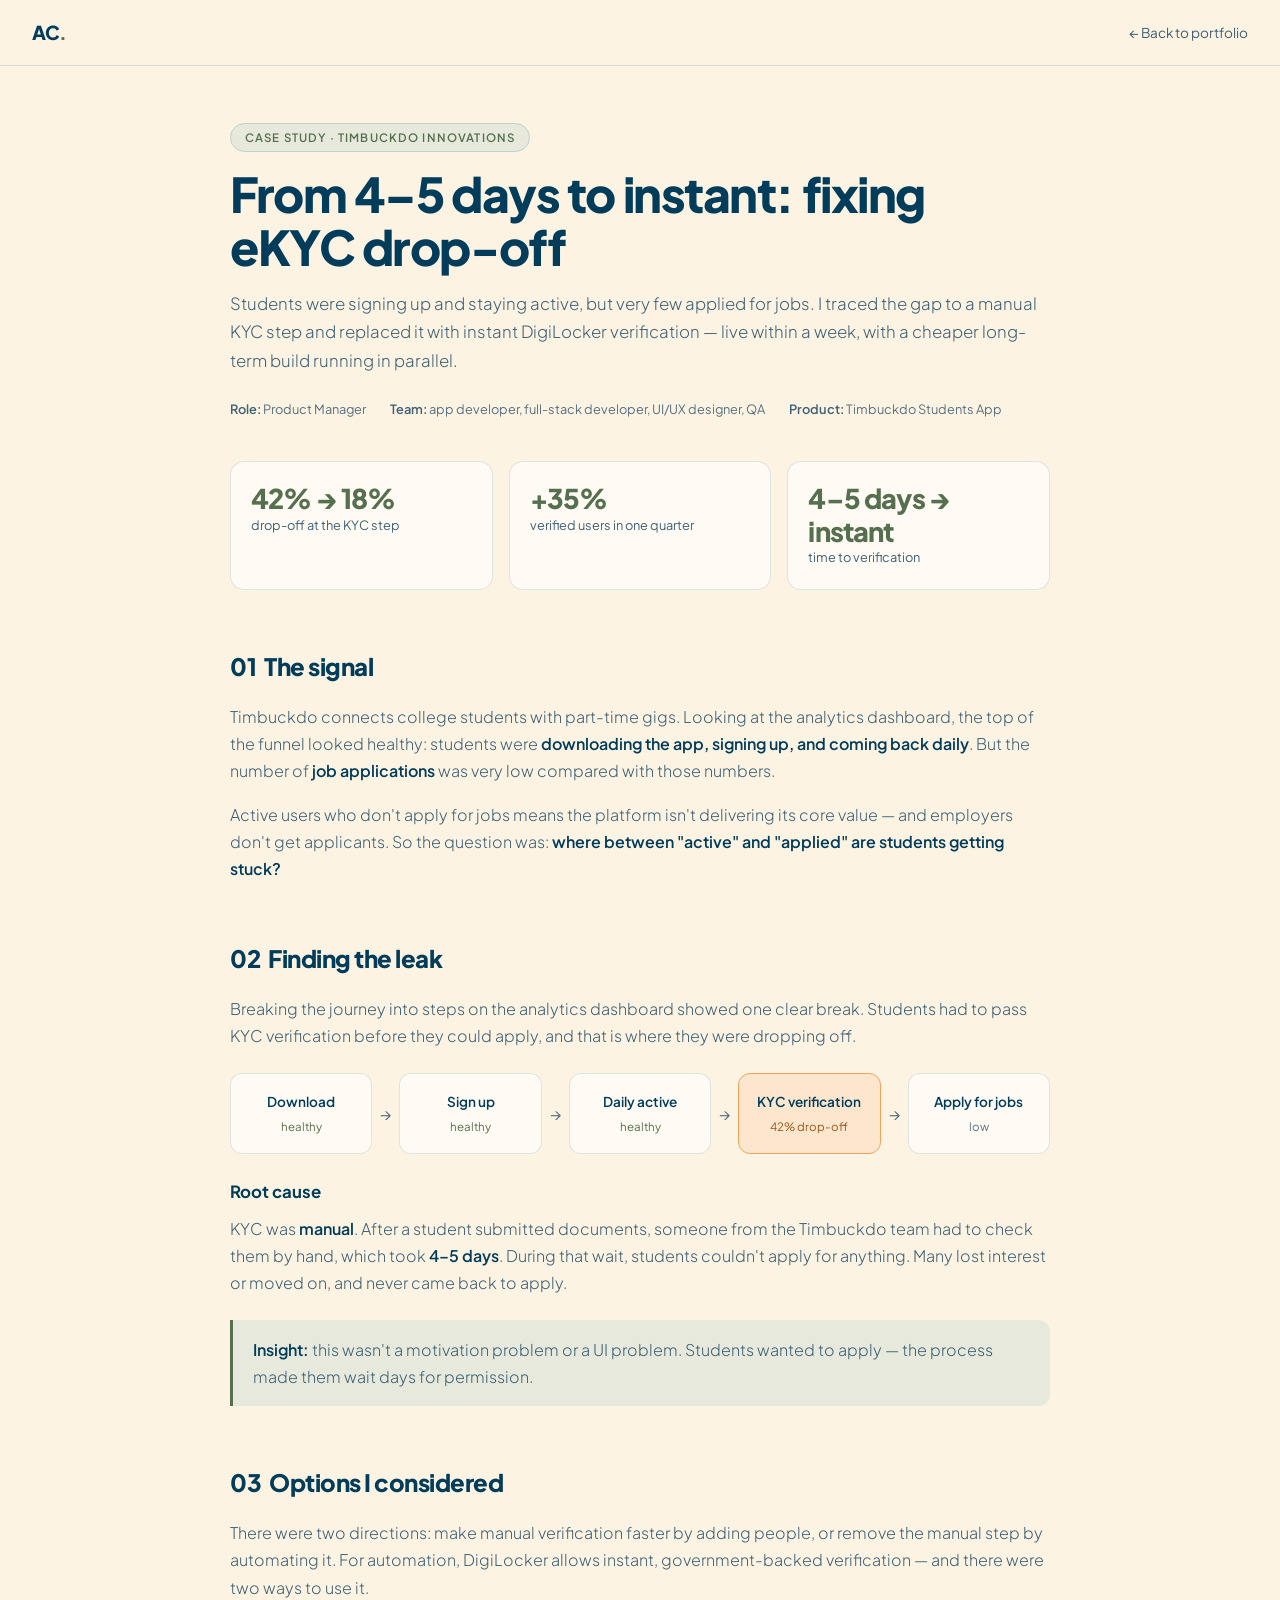
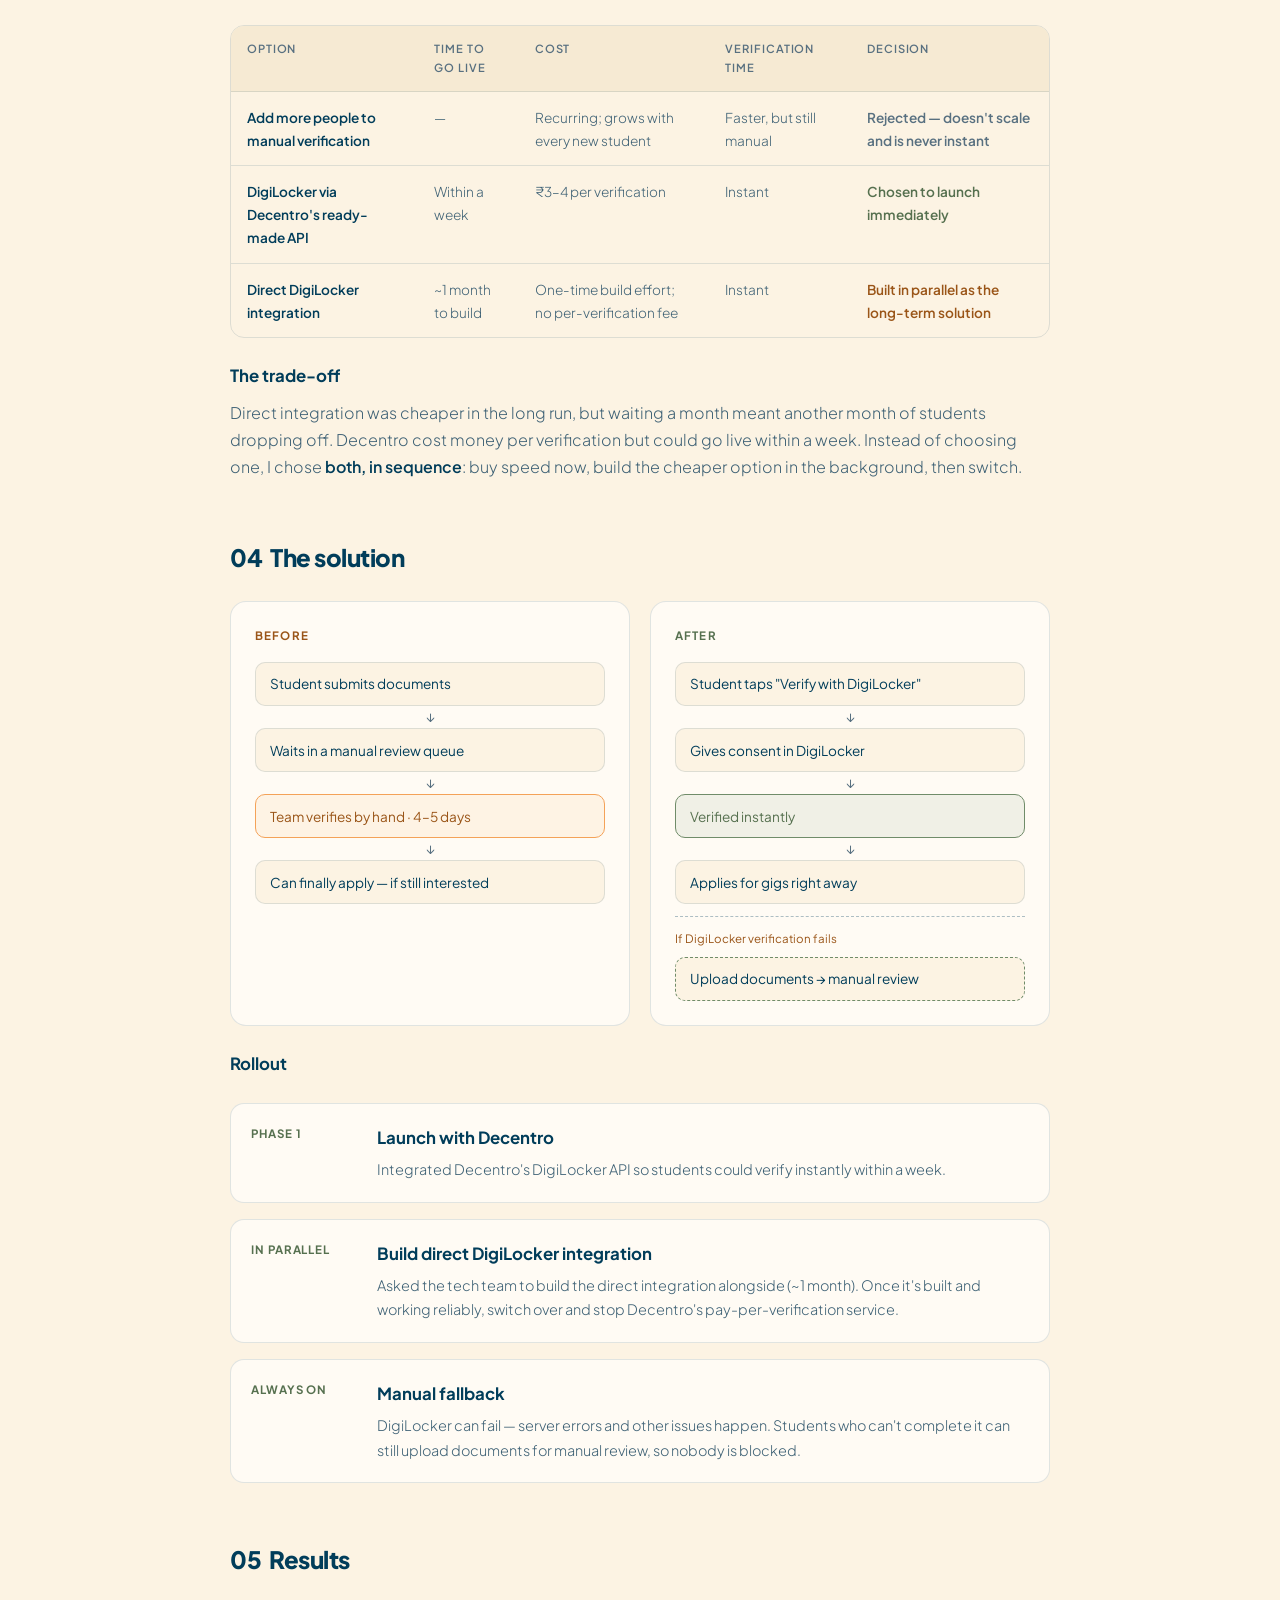
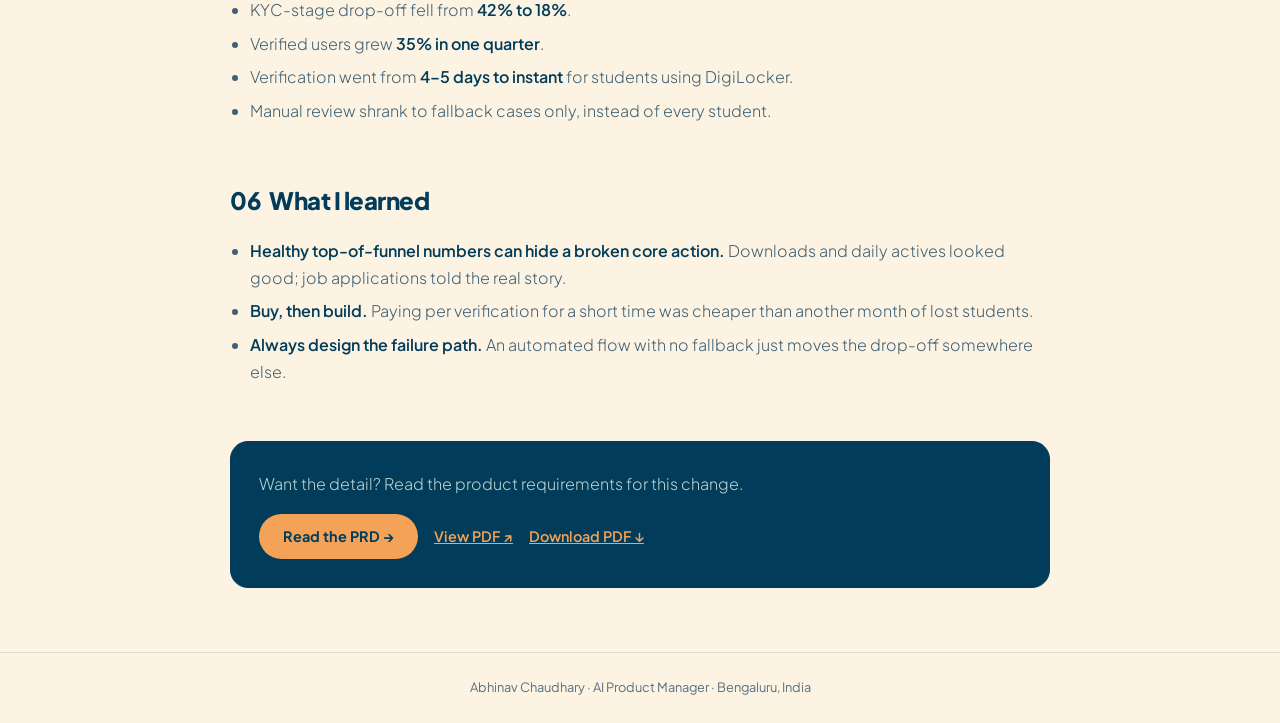
==== commit b7186b79: "Add View PDF links next to Download PDF Co-Authored-By: Claude Opus 5.5 <noreply@anthropic.com>" ====
--- a/ekyc-case-study.html
+++ b/ekyc-case-study.html
@@ -165,7 +165,7 @@
 
   <div class="cta no-print">
     <p>Want the detail? Read the product requirements for this change.</p>
-    <div style="display:flex;gap:1rem;flex-wrap:wrap;align-items:center"><a class="btn" href="ekyc-prd.html">Read the PRD →</a><a href="Abhinav-Chaudhary-eKYC-PRD.pdf" download style="color:var(--marigold);font-weight:600;font-size:.9rem">Download PDF ↓</a></div>
+    <div style="display:flex;gap:1rem;flex-wrap:wrap;align-items:center"><a class="btn" href="ekyc-prd.html">Read the PRD →</a><a href="Abhinav-Chaudhary-eKYC-PRD.pdf" target="_blank" rel="noopener" style="color:var(--marigold);font-weight:600;font-size:.9rem">View PDF ↗</a><a href="Abhinav-Chaudhary-eKYC-PRD.pdf" download style="color:var(--marigold);font-weight:600;font-size:.9rem">Download PDF ↓</a></div>
   </div>
 </main>
 
--- a/case.css
+++ b/case.css
@@ -40,14 +40,14 @@
   text-transform:uppercase;color:var(--accent);font-weight:600;margin-bottom:1rem;
 }
 h1{font-size:clamp(2rem,5vw,3rem);font-weight:800;letter-spacing:-.03em;line-height:1.1;margin-bottom:1rem}
-h1 span{color:var(--accent)}
+h1 span{color:var(--ink)}
 .lede{font-size:1.05rem;color:var(--text2);font-weight:300;margin-bottom:1.5rem}
 .meta{display:flex;flex-wrap:wrap;gap:.5rem 1.5rem;font-size:.8rem;color:var(--text3);margin-bottom:2.5rem}
 .meta strong{color:var(--text2);font-weight:600}
 
 section{margin-top:3.5rem}
 h2{font-size:1.5rem;font-weight:800;letter-spacing:-.02em;margin-bottom:1rem}
-h2 .num{color:var(--accent);margin-right:.5rem}
+h2 .num{color:var(--ink);margin-right:.5rem}
 h3{font-size:1.05rem;font-weight:700;margin:1.5rem 0 .5rem}
 p{color:var(--text2);font-weight:300;margin-bottom:1rem}
 p strong,li strong{color:var(--text);font-weight:600}
@@ -89,6 +89,15 @@
 .fdown{text-align:center;color:var(--text3);font-size:.85rem;line-height:1.6}
 .fbranch{margin-top:.75rem;padding-top:.75rem;border-top:1px dashed var(--border-hover)}
 .fbranch-lbl{font-size:.72rem;color:var(--warn-ink);margin-bottom:.5rem}
+
+/* ── EXAMPLE ── */
+.example-note{font-size:.8rem;color:var(--text3);font-style:italic}
+.example-quote{color:var(--text);font-weight:500;margin-bottom:.6rem}
+.example-trans{font-size:.85rem;color:var(--text3);margin:0}
+.example-kv{display:grid;grid-template-columns:90px 1fr;gap:.5rem .75rem;font-size:.85rem;margin-bottom:1rem}
+.example-kv dt{color:var(--accent);font-weight:600;font-size:.72rem;letter-spacing:.06em;text-transform:uppercase;padding-top:2px}
+.example-kv dd{color:var(--text)}
+.example-edit{font-size:.8rem;color:var(--text3);margin:0;padding-top:.75rem;border-top:1px dashed var(--border-hover)}
 
 /* ── TABLE ── */
 .table-wrap{overflow-x:auto;margin:1.5rem 0;border:1px solid var(--border);border-radius:14px}
